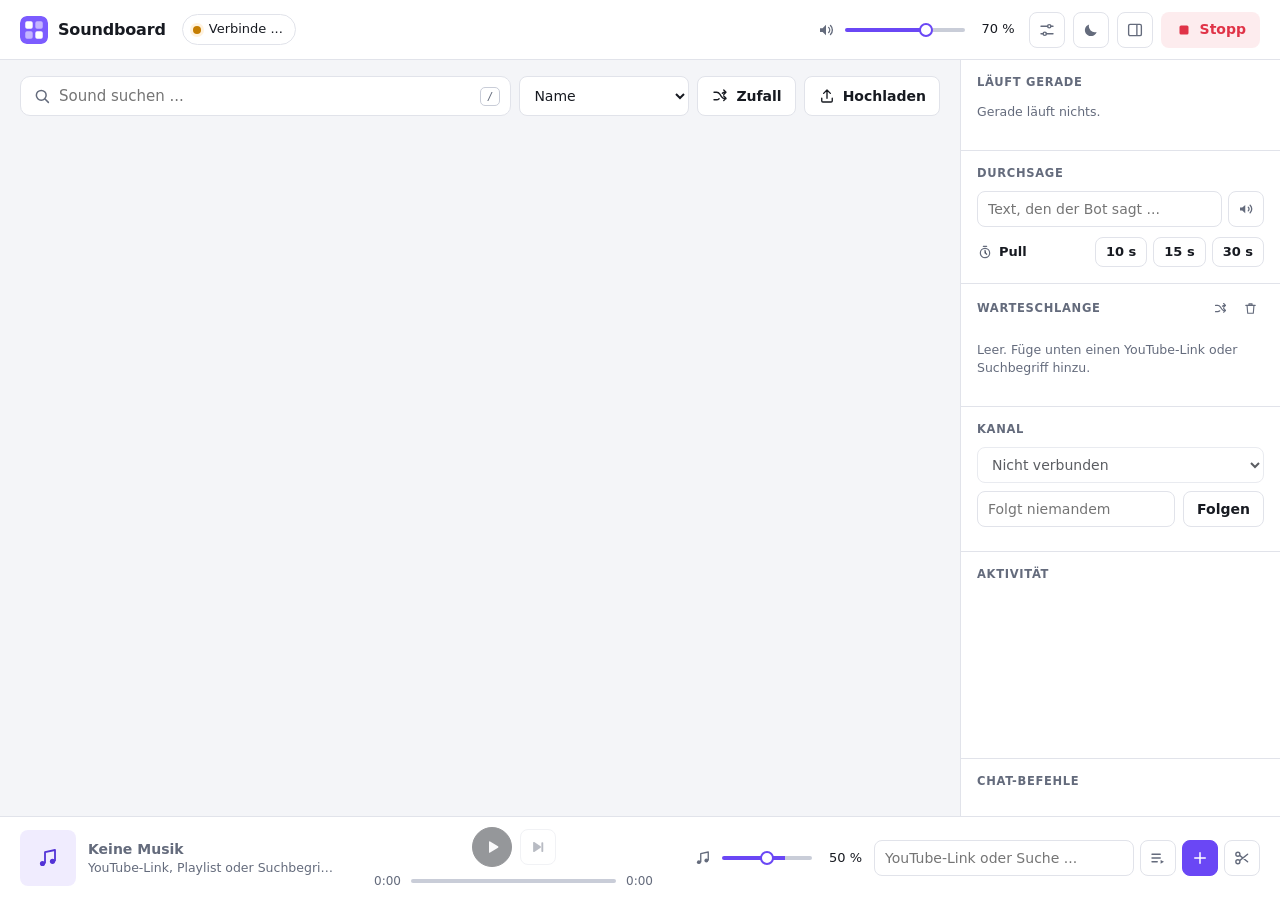
==== static/index.html @ cfe15d2b "Soundboard für Mumble und Discord mit Helm-Chart und CI" ====
<!doctype html>
<html lang="de">
<head>
  <meta charset="utf-8">
  <meta name="viewport" content="width=device-width, initial-scale=1">
  <title>Soundboard</title>
  <meta name="color-scheme" content="dark light">
  <link rel="icon" href="favicon.svg" type="image/svg+xml">
  <link rel="stylesheet" href="style.css">
</head>
<body>
  <svg width="0" height="0" style="position:absolute" aria-hidden="true">
    <symbol id="i-stop" viewBox="0 0 24 24"><rect x="6" y="6" width="12" height="12" rx="2" fill="currentColor"/></symbol>
    <symbol id="i-play" viewBox="0 0 24 24"><path d="M8 5.5v13a1 1 0 0 0 1.5.86l10.5-6.5a1 1 0 0 0 0-1.72L9.5 4.64A1 1 0 0 0 8 5.5Z" fill="currentColor"/></symbol>
    <symbol id="i-search" viewBox="0 0 24 24"><circle cx="11" cy="11" r="6.5" fill="none" stroke="currentColor" stroke-width="2"/><path d="m16 16 4.5 4.5" stroke="currentColor" stroke-width="2" stroke-linecap="round"/></symbol>
    <symbol id="i-star" viewBox="0 0 24 24"><path d="m12 3.5 2.6 5.3 5.9.9-4.3 4.1 1 5.8L12 16.9l-5.2 2.7 1-5.8-4.3-4.1 5.9-.9Z" fill="currentColor"/></symbol>
    <symbol id="i-more" viewBox="0 0 24 24"><circle cx="5.5" cy="12" r="1.8" fill="currentColor"/><circle cx="12" cy="12" r="1.8" fill="currentColor"/><circle cx="18.5" cy="12" r="1.8" fill="currentColor"/></symbol>
    <symbol id="i-volume" viewBox="0 0 24 24"><path d="M4 9.5v5h3.5L12 19V5L7.5 9.5Z" fill="currentColor"/><path d="M15.5 8.5a5 5 0 0 1 0 7M18 6a8.5 8.5 0 0 1 0 12" fill="none" stroke="currentColor" stroke-width="1.8" stroke-linecap="round"/></symbol>
    <symbol id="i-shuffle" viewBox="0 0 24 24"><path d="M4 7h3.5c2 0 3.3 1 4.5 2.8l1.9 2.9c1.2 1.8 2.5 2.8 4.5 2.8H20M4 17h3.5c1.4 0 2.4-.5 3.3-1.4M20 7h-1.6c-1.4 0-2.4.5-3.3 1.4M17 4l3 3-3 3M17 12l3 3-3 3" fill="none" stroke="currentColor" stroke-width="1.8" stroke-linecap="round" stroke-linejoin="round"/></symbol>
    <symbol id="i-upload" viewBox="0 0 24 24"><path d="M12 15V4M7.5 8.5 12 4l4.5 4.5M5 15v3.5A1.5 1.5 0 0 0 6.5 20h11a1.5 1.5 0 0 0 1.5-1.5V15" fill="none" stroke="currentColor" stroke-width="1.8" stroke-linecap="round" stroke-linejoin="round"/></symbol>
    <symbol id="i-user" viewBox="0 0 24 24"><circle cx="12" cy="8.5" r="3.5" fill="currentColor"/><path d="M5 19.5c.8-3.3 3.6-5.5 7-5.5s6.2 2.2 7 5.5" fill="currentColor"/></symbol>
    <symbol id="i-mic-off" viewBox="0 0 24 24"><path d="M9 9v2.5a3 3 0 0 0 5.1 2.1M15 10.5V6a3 3 0 0 0-5.7-1.3M6 11.5a6 6 0 0 0 9.6 4.8M18 11.5a6 6 0 0 1-.5 2.4M12 18v2.5M4 4l16 16" fill="none" stroke="currentColor" stroke-width="1.8" stroke-linecap="round"/></symbol>
    <symbol id="i-headphones" viewBox="0 0 24 24"><path d="M4.5 15v-2.5a7.5 7.5 0 0 1 15 0V15" fill="none" stroke="currentColor" stroke-width="1.8"/><rect x="3.5" y="14" width="4.5" height="6" rx="1.5" fill="currentColor"/><rect x="16" y="14" width="4.5" height="6" rx="1.5" fill="currentColor"/></symbol>
    <symbol id="i-edit" viewBox="0 0 24 24"><path d="M4.5 19.5h3.8L19 8.8a2.1 2.1 0 0 0-3-3L5.3 16.6Z" fill="none" stroke="currentColor" stroke-width="1.8" stroke-linejoin="round"/></symbol>
    <symbol id="i-trash" viewBox="0 0 24 24"><path d="M4.5 7h15M9.5 7V4.5h5V7M6.5 7l1 12.5h9l1-12.5" fill="none" stroke="currentColor" stroke-width="1.8" stroke-linecap="round" stroke-linejoin="round"/></symbol>
    <symbol id="i-folder" viewBox="0 0 24 24"><path d="M3.5 7.5A1.5 1.5 0 0 1 5 6h4l2 2h8a1.5 1.5 0 0 1 1.5 1.5v8A1.5 1.5 0 0 1 19 19H5a1.5 1.5 0 0 1-1.5-1.5Z" fill="none" stroke="currentColor" stroke-width="1.8" stroke-linejoin="round"/></symbol>
    <symbol id="i-close" viewBox="0 0 24 24"><path d="m6.5 6.5 11 11m0-11-11 11" stroke="currentColor" stroke-width="2" stroke-linecap="round"/></symbol>
    <symbol id="i-sun" viewBox="0 0 24 24"><circle cx="12" cy="12" r="4" fill="currentColor"/><path d="M12 2.5v2M12 19.5v2M2.5 12h2M19.5 12h2M5.3 5.3l1.4 1.4M17.3 17.3l1.4 1.4M5.3 18.7l1.4-1.4M17.3 6.7l1.4-1.4" stroke="currentColor" stroke-width="1.8" stroke-linecap="round"/></symbol>
    <symbol id="i-moon" viewBox="0 0 24 24"><path d="M19.5 14.5A8 8 0 0 1 9.5 4.5a8 8 0 1 0 10 10Z" fill="currentColor"/></symbol>
    <symbol id="i-pause" viewBox="0 0 24 24"><rect x="6.5" y="5" width="4" height="14" rx="1.2" fill="currentColor"/><rect x="13.5" y="5" width="4" height="14" rx="1.2" fill="currentColor"/></symbol>
    <symbol id="i-next" viewBox="0 0 24 24"><path d="M5.5 6.2v11.6a1 1 0 0 0 1.53.85l8.4-5.8a1 1 0 0 0 0-1.7l-8.4-5.8A1 1 0 0 0 5.5 6.2Z" fill="currentColor"/><rect x="16.5" y="5.5" width="2.5" height="13" rx="1" fill="currentColor"/></symbol>
    <symbol id="i-music" viewBox="0 0 24 24"><path d="M9 17.5V6.2l10-2.2v11.3" fill="none" stroke="currentColor" stroke-width="1.8" stroke-linejoin="round"/><circle cx="6.5" cy="17.5" r="2.6" fill="currentColor"/><circle cx="16.5" cy="15.3" r="2.6" fill="currentColor"/></symbol>
    <symbol id="i-scissors" viewBox="0 0 24 24"><circle cx="6.5" cy="7" r="2.7" fill="none" stroke="currentColor" stroke-width="1.8"/><circle cx="6.5" cy="17" r="2.7" fill="none" stroke="currentColor" stroke-width="1.8"/><path d="M8.8 8.5 19.5 17M8.8 15.5 19.5 7" stroke="currentColor" stroke-width="1.8" stroke-linecap="round"/></symbol>
    <symbol id="i-plus" viewBox="0 0 24 24"><path d="M12 5v14M5 12h14" stroke="currentColor" stroke-width="2" stroke-linecap="round"/></symbol>
    <symbol id="i-grip" viewBox="0 0 24 24"><g fill="currentColor"><circle cx="9" cy="6.5" r="1.5"/><circle cx="15" cy="6.5" r="1.5"/><circle cx="9" cy="12" r="1.5"/><circle cx="15" cy="12" r="1.5"/><circle cx="9" cy="17.5" r="1.5"/><circle cx="15" cy="17.5" r="1.5"/></g></symbol>
    <symbol id="i-queue-next" viewBox="0 0 24 24"><path d="M4 7h11M4 12h11M4 17h7" stroke="currentColor" stroke-width="1.8" stroke-linecap="round"/><path d="M15.5 14.5 20 17l-4.5 2.5Z" fill="currentColor"/></symbol>
    <symbol id="i-sliders" viewBox="0 0 24 24"><path d="M4 7h9M17 7h3M4 17h3M11 17h9" stroke="currentColor" stroke-width="1.8" stroke-linecap="round"/><circle cx="15" cy="7" r="2.2" fill="none" stroke="currentColor" stroke-width="1.8"/><circle cx="9" cy="17" r="2.2" fill="none" stroke="currentColor" stroke-width="1.8"/></symbol>
    <symbol id="i-speak" viewBox="0 0 24 24"><path d="M4 10v4h3l4 3.5v-11L7 10Z" fill="currentColor"/><path d="M15 9.5a3.5 3.5 0 0 1 0 5M17.5 7a7 7 0 0 1 0 10" fill="none" stroke="currentColor" stroke-width="1.8" stroke-linecap="round"/></symbol>
    <symbol id="i-timer" viewBox="0 0 24 24"><circle cx="12" cy="13.5" r="7" fill="none" stroke="currentColor" stroke-width="1.8"/><path d="M12 9.5v4l2.5 2M9.5 3.5h5" stroke="currentColor" stroke-width="1.8" stroke-linecap="round"/></symbol>
    <symbol id="i-user-plus" viewBox="0 0 24 24"><circle cx="10" cy="8.5" r="3.5" fill="currentColor"/><path d="M3 19.5c.8-3.3 3.6-5.5 7-5.5s6.2 2.2 7 5.5Z" fill="currentColor"/><path d="M19 7v6M16 10h6" stroke="currentColor" stroke-width="1.8" stroke-linecap="round"/></symbol>
    <symbol id="i-grid" viewBox="0 0 24 24"><g fill="none" stroke="currentColor" stroke-width="1.8"><rect x="4" y="4" width="6.5" height="6.5" rx="1.5"/><rect x="13.5" y="4" width="6.5" height="6.5" rx="1.5"/><rect x="4" y="13.5" width="6.5" height="6.5" rx="1.5"/><rect x="13.5" y="13.5" width="6.5" height="6.5" rx="1.5"/></g></symbol>
    <symbol id="i-quote" viewBox="0 0 24 24"><path d="M4.5 5.5h15a1.5 1.5 0 0 1 1.5 1.5v8.5a1.5 1.5 0 0 1-1.5 1.5H11l-4.5 3.5V17h-2A1.5 1.5 0 0 1 3 15.5V7a1.5 1.5 0 0 1 1.5-1.5Z" fill="none" stroke="currentColor" stroke-width="1.8" stroke-linejoin="round"/><path d="M8 10h8M8 13h5" stroke="currentColor" stroke-width="1.8" stroke-linecap="round"/></symbol>
    <symbol id="i-pin" viewBox="0 0 24 24"><path d="M4 7.5A1.5 1.5 0 0 1 5.5 6h13A1.5 1.5 0 0 1 20 7.5v9a1.5 1.5 0 0 1-1.5 1.5h-13A1.5 1.5 0 0 1 4 16.5Z" fill="none" stroke="currentColor" stroke-width="1.8"/><path d="M12 9v6M9 12h6" stroke="currentColor" stroke-width="1.8" stroke-linecap="round"/></symbol>
    <symbol id="i-refresh" viewBox="0 0 24 24"><path d="M19 12a7 7 0 1 1-2.05-4.95M19 4.5V8h-3.5" fill="none" stroke="currentColor" stroke-width="1.8" stroke-linecap="round" stroke-linejoin="round"/></symbol>
    <symbol id="i-chevron" viewBox="0 0 24 24"><path d="m7 10 5 5 5-5" fill="none" stroke="currentColor" stroke-width="2" stroke-linecap="round" stroke-linejoin="round"/></symbol>
    <symbol id="i-radio" viewBox="0 0 24 24"><circle cx="12" cy="12" r="2.2" fill="currentColor"/><path d="M8.5 15.5a5 5 0 0 1 0-7M15.5 8.5a5 5 0 0 1 0 7M5.6 18.4a9 9 0 0 1 0-12.8M18.4 5.6a9 9 0 0 1 0 12.8" fill="none" stroke="currentColor" stroke-width="1.8" stroke-linecap="round"/></symbol>
    <symbol id="i-check" viewBox="0 0 24 24"><path d="m5 12.5 4.5 4.5L19 7.5" fill="none" stroke="currentColor" stroke-width="2" stroke-linecap="round" stroke-linejoin="round"/></symbol>
    <symbol id="i-info" viewBox="0 0 24 24"><circle cx="12" cy="12" r="8.5" fill="none" stroke="currentColor" stroke-width="1.8"/><path d="M12 11v5.5" stroke="currentColor" stroke-width="2" stroke-linecap="round"/><circle cx="12" cy="7.8" r="1.2" fill="currentColor"/></symbol>
    <symbol id="i-panel" viewBox="0 0 24 24"><rect x="3.5" y="4.5" width="17" height="15" rx="2" fill="none" stroke="currentColor" stroke-width="1.8"/><path d="M14.5 4.5v15" stroke="currentColor" stroke-width="1.8"/></symbol>
  </svg>

  <div class="app">
    <header class="topbar">
      <div class="brand">
        <img src="favicon.svg" alt="" width="28" height="28">
        <span>Soundboard</span>
        <nav class="platforms" id="platforms" aria-label="Plattform" hidden></nav>
      </div>
      <div class="status" id="status" role="status" aria-live="polite">
        <span class="dot"></span><span class="status-text">Verbinde ...</span>
      </div>
      <div class="topbar-actions">
        <label class="volume" title="Gesamtlautstärke">
          <svg class="icon"><use href="#i-volume"/></svg>
          <input id="volume" type="range" min="0" max="100" step="1" value="70" aria-label="Gesamtlautstärke">
          <output id="volume-value">70 %</output>
        </label>
        <button class="btn btn-icon" id="settings-btn" title="Join-Sounds, Kürzel und Sender" aria-label="Join-Sounds, Kürzel und Sender">
          <svg class="icon"><use href="#i-sliders"/></svg>
        </button>
        <button class="btn btn-icon" id="theme-toggle" title="Hell/Dunkel umschalten" aria-label="Hell/Dunkel umschalten">
          <svg class="icon"><use href="#i-moon"/></svg>
        </button>
        <button class="btn btn-icon" id="panel-toggle" title="Seitenleiste" aria-label="Seitenleiste ein-/ausblenden">
          <svg class="icon"><use href="#i-panel"/></svg>
        </button>
        <button class="btn btn-stop" id="stop-all" title="Alles stoppen (Esc)">
          <svg class="icon"><use href="#i-stop"/></svg><span>Stopp</span>
        </button>
      </div>
    </header>
    <div class="notice" id="notice" role="status" hidden>
      <svg class="icon"><use href="#i-info"/></svg>
      <span class="notice-text" id="notice-text"></span>
      <a class="btn btn-small" id="notice-invite" target="_blank" rel="noopener noreferrer" hidden>Bot einladen</a>
    </div>

    <main class="main">
      <section class="board" aria-label="Sounds">
        <div class="views" id="views" role="tablist" aria-label="Ansicht" hidden></div>
        <div class="toolbar" id="board-toolbar">
          <label class="search">
            <svg class="icon"><use href="#i-search"/></svg>
            <input id="search" type="search" placeholder="Sound suchen ..." autocomplete="off" spellcheck="false" aria-label="Sound suchen">
            <button class="search-clear" id="search-clear" type="button" title="Suche leeren" aria-label="Suche leeren" hidden><svg class="icon"><use href="#i-close"/></svg></button>
            <kbd id="search-kbd">/</kbd>
          </label>
          <select id="sort" aria-label="Sortierung">
            <option value="name">Name</option>
            <option value="plays">Meistgespielt</option>
            <option value="recent">Zuletzt gespielt</option>
            <option value="duration">Kürzeste zuerst</option>
          </select>
          <button class="btn" id="random" title="Zufälligen Sound aus der aktuellen Auswahl abspielen">
            <svg class="icon"><use href="#i-shuffle"/></svg><span>Zufall</span>
          </button>
          <button class="btn" id="upload-btn" title="Sounds hochladen (oder Dateien ins Fenster ziehen)">
            <svg class="icon"><use href="#i-upload"/></svg><span>Hochladen</span>
          </button>
          <input id="file-input" type="file" accept="audio/*,.mp3,.wav,.ogg,.opus,.flac,.m4a,.aac,.webm" multiple hidden>
        </div>
        <nav class="chips" id="chips" aria-label="Kategorien"></nav>
        <nav class="chips subchips" id="subchips" aria-label="Unterordner" hidden></nav>
        <div class="grid" id="grid"></div>
        <div class="empty" id="empty" hidden></div>

        <div class="coll" id="coll" hidden>
          <div class="toolbar">
            <label class="search">
              <svg class="icon"><use href="#i-search"/></svg>
              <input id="coll-search" type="search" placeholder="Zeile, Sprecher oder Stichwort suchen ..." autocomplete="off" spellcheck="false" aria-label="Zeile suchen">
              <button class="search-clear" id="coll-search-clear" type="button" title="Suche leeren" aria-label="Suche leeren" hidden><svg class="icon"><use href="#i-close"/></svg></button>
            </label>
            <select id="coll-group-select" class="coll-group-select" aria-label="Sprecher"></select>
            <select id="coll-mood" aria-label="Stimmung">
              <option value="">Jede Stimmung</option>
              <option value="positiv">Positiv</option>
              <option value="negativ">Negativ</option>
            </select>
            <button class="btn" id="coll-random" type="button" title="Zufällige Zeile aus der aktuellen Auswahl im Kanal abspielen">
              <svg class="icon"><use href="#i-shuffle"/></svg><span>Zufall</span>
            </button>
            <button class="btn btn-icon" id="coll-reload" type="button" title="Ordner neu einlesen (neue Dateien übernehmen)" aria-label="Ordner neu einlesen">
              <svg class="icon"><use href="#i-refresh"/></svg>
            </button>
          </div>
          <div class="coll-body">
            <nav class="coll-groups" aria-label="Sprecher">
              <input id="coll-group-filter" type="search" placeholder="Sprecher filtern" autocomplete="off" spellcheck="false" aria-label="Sprecher filtern">
              <ul id="coll-group-list"></ul>
            </nav>
            <div class="coll-results" id="coll-results">
              <div class="coll-summary muted small" id="coll-summary" aria-live="polite"></div>
              <ul class="lines" id="coll-lines"></ul>
              <div class="coll-more" id="coll-more" hidden><button class="btn" id="coll-more-btn" type="button">Weitere laden</button></div>
              <div class="empty" id="coll-empty" hidden></div>
            </div>
          </div>
        </div>
      </section>

      <aside class="sidebar" id="sidebar">
        <section class="panel">
          <h2>Läuft gerade</h2>
          <ul class="voices" id="voices"></ul>
          <p class="muted small" id="voices-empty">Gerade läuft nichts.</p>
        </section>
        <section class="panel">
          <h2>Durchsage</h2>
          <form class="speak" id="speak-form" autocomplete="off">
            <input id="speak-text" type="text" placeholder="Text, den der Bot sagt ..." maxlength="300" aria-label="Text für die Sprachausgabe">
            <button class="btn btn-icon" id="speak-btn" type="submit" title="Sprechen" aria-label="Sprechen"><svg class="icon"><use href="#i-speak"/></svg></button>
          </form>
          <p class="muted small" id="tts-off" hidden></p>
          <div class="pull" id="pull-idle">
            <span class="pull-label"><svg class="icon"><use href="#i-timer"/></svg>Pull</span>
            <button class="btn btn-sm-text" type="button" data-pull="10">10 s</button>
            <button class="btn btn-sm-text" type="button" data-pull="15">15 s</button>
            <button class="btn btn-sm-text" type="button" data-pull="30">30 s</button>
          </div>
          <div class="pull-active" id="pull-active" hidden>
            <div><span class="pull-count" id="pull-count">10</span><span class="muted small" id="pull-by"></span></div>
            <button class="btn btn-stop" id="pull-cancel" type="button">Abbrechen</button>
          </div>
        </section>
        <section class="panel">
          <div class="panel-head">
            <h2>Warteschlange <span class="count" id="queue-count"></span></h2>
            <div class="panel-actions">
              <button class="btn btn-icon btn-sm" id="queue-shuffle" type="button" title="Mischen" aria-label="Warteschlange mischen"><svg class="icon"><use href="#i-shuffle"/></svg></button>
              <button class="btn btn-icon btn-sm" id="queue-clear" type="button" title="Leeren" aria-label="Warteschlange leeren"><svg class="icon"><use href="#i-trash"/></svg></button>
            </div>
          </div>
          <div class="stations" id="stations" aria-label="Sender"></div>
          <ol class="queue" id="queue"></ol>
          <p class="muted small" id="queue-empty">Leer. Füge unten einen YouTube-Link oder Suchbegriff hinzu.</p>
        </section>
        <section class="panel">
          <h2>Kanal</h2>
          <div class="field-row">
            <select id="channel" aria-label="Kanal des Bots"></select>
          </div>
          <div class="field-row follow-row">
            <input id="follow" type="text" placeholder="Folgt niemandem" aria-label="Benutzer, dem der Bot folgt" spellcheck="false">
            <button class="btn" id="follow-btn">Folgen</button>
          </div>
          <ul class="users" id="users"></ul>
        </section>
        <section class="panel panel-grow">
          <h2>Aktivität</h2>
          <ol class="activity" id="activity"></ol>
        </section>
        <section class="panel">
          <h2>Chat-Befehle</h2>
          <p class="muted small help" id="help"></p>
        </section>
      </aside>
    </main>

    <footer class="player" id="player" data-state="idle">
      <div class="player-track">
        <div class="player-art" id="player-art"><svg class="icon"><use href="#i-music"/></svg></div>
        <div class="player-meta">
          <a class="player-title" id="player-title" target="_blank" rel="noopener noreferrer">Keine Musik</a>
          <div class="player-sub" id="player-sub">YouTube-Link, Playlist oder Suchbegriff eingeben</div>
        </div>
      </div>
      <div class="player-center">
        <div class="player-controls">
          <button class="btn btn-icon btn-round" id="music-toggle" type="button" title="Abspielen" aria-label="Abspielen" disabled><svg class="icon"><use href="#i-play"/></svg></button>
          <button class="btn btn-icon" id="music-skip" type="button" title="Nächster Titel" aria-label="Nächster Titel" disabled><svg class="icon"><use href="#i-next"/></svg></button>
        </div>
        <div class="player-progress">
          <span class="time" id="music-time">0:00</span>
          <div class="bar" id="music-bar"><span></span></div>
          <span class="time" id="music-duration">0:00</span>
        </div>
      </div>
      <div class="player-side">
        <label class="volume" title="Musik-Lautstärke">
          <svg class="icon"><use href="#i-music"/></svg>
          <input id="music-volume" type="range" min="0" max="100" step="1" value="50" aria-label="Musik-Lautstärke">
          <output id="music-volume-value">50 %</output>
        </label>
        <form class="music-add" id="music-add" autocomplete="off">
          <input id="music-query" type="text" placeholder="YouTube-Link oder Suche ..." spellcheck="false" aria-label="YouTube-Link oder Suchbegriff">
          <button class="btn btn-icon" id="music-next" type="button" title="Als Nächstes spielen" aria-label="Als Nächstes spielen"><svg class="icon"><use href="#i-queue-next"/></svg></button>
          <button class="btn btn-primary btn-icon" id="music-submit" type="submit" title="Zur Warteschlange hinzufügen (Enter)" aria-label="Hinzufügen"><svg class="icon"><use href="#i-plus"/></svg></button>
          <button class="btn btn-icon" id="clip-btn" type="button" title="Ausschnitt als Sound speichern" aria-label="Clip speichern"><svg class="icon"><use href="#i-scissors"/></svg></button>
        </form>
      </div>
    </footer>
  </div>

  <div class="drop-overlay" id="drop-overlay" hidden>
    <div class="drop-box">
      <svg class="icon icon-xl"><use href="#i-upload"/></svg>
      <p>Dateien loslassen zum Hochladen</p>
      <p class="muted small">MP3, WAV, OGG, Opus, FLAC, M4A</p>
    </div>
  </div>

  <div class="menu" id="menu" role="menu" hidden></div>

  <dialog class="dialog dialog-wide" id="settings">
    <div class="settings-head">
      <h3>Join-Sounds, Kürzel und Sender</h3>
      <button class="btn btn-icon btn-sm" id="settings-close" type="button" aria-label="Schließen"><svg class="icon"><use href="#i-close"/></svg></button>
    </div>
    <section class="settings-section">
      <h4>Join-Sounds</h4>
      <p class="muted small">Spielt, wenn jemand den Kanal des Bots betritt (höchstens alle 10 Minuten pro Person). Im Chat: <code>/joinsound name</code>.</p>
      <ul class="kv" id="join-list"></ul>
      <form class="kv-add" id="join-add" autocomplete="off">
        <input id="join-user" type="text" placeholder="Name" list="known-users" required aria-label="Name">
        <input id="join-sound" type="text" placeholder="Sound" list="sound-names" required aria-label="Sound">
        <button class="btn btn-primary" type="submit">Festlegen</button>
      </form>
    </section>
    <section class="settings-section">
      <h4>Kürzel</h4>
      <p class="muted small">Eigene Chat-Befehle, z. B. <code>/lr</code> für einen Sound oder <code>/party</code> für <code>/play &lt;link&gt;</code>. Im Chat: <code>/alias lr leeroy</code>.</p>
      <ul class="kv" id="alias-list"></ul>
      <form class="kv-add" id="alias-add" autocomplete="off">
        <input id="alias-name" type="text" placeholder="Kürzel, z. B. lr" required maxlength="24" aria-label="Kürzel">
        <input id="alias-target" type="text" placeholder="Sound oder /befehl ..." list="sound-names" required aria-label="Ziel">
        <button class="btn btn-primary" type="submit">Anlegen</button>
      </form>
    </section>
    <section class="settings-section">
      <h4>Sender</h4>
      <p class="muted small">Gespeicherte Livestreams, z. B. ein 24/7-Lofi-Radio. Im Chat: <code>/radio lofi</code>, anlegen mit <code>/radio add lofi &lt;link&gt;</code>.</p>
      <ul class="kv" id="radio-list"></ul>
      <form class="kv-add" id="radio-add" autocomplete="off">
        <input id="radio-name" type="text" placeholder="Name, z. B. lofi" required maxlength="24" aria-label="Sendername">
        <input id="radio-url" type="text" placeholder="YouTube-Link zum Livestream" required aria-label="Link">
        <button class="btn btn-primary" type="submit">Speichern</button>
      </form>
    </section>
    <datalist id="known-users"></datalist>
    <datalist id="sound-names"></datalist>
  </dialog>

  <dialog class="dialog" id="dialog">
    <form method="dialog" id="dialog-form">
      <h3 id="dialog-title"></h3>
      <div id="dialog-body"></div>
      <div class="dialog-actions">
        <button class="btn" value="cancel" type="submit" formnovalidate>Abbrechen</button>
        <button class="btn btn-primary" value="ok" type="submit" id="dialog-ok">OK</button>
      </div>
    </form>
  </dialog>

  <div class="toasts" id="toasts" aria-live="polite"></div>
  <audio id="preview" preload="none"></audio>

  <script src="app.js"></script>
</body>
</html>
---- static/style.css ----
:root {
  --bg: #0f1115;
  --bg-elev: #161920;
  --bg-tile: #1c2029;
  --bg-tile-hover: #232836;
  --bg-input: #12151b;
  --border: #2a2f3b;
  --border-strong: #3a4152;
  --text: #e8eaf0;
  --text-muted: #8b92a3;
  --accent: #7c5cff;
  --accent-soft: rgba(124, 92, 255, 0.16);
  --accent-text: #b8a8ff;
  --danger: #ff5c6c;
  --danger-soft: rgba(255, 92, 108, 0.14);
  --ok: #3ddc84;
  --warn: #ffb547;
  --star: #ffc94d;
  --shadow: 0 10px 30px rgba(0, 0, 0, 0.45);
  --radius: 12px;
  --radius-sm: 8px;
  --font: system-ui, -apple-system, "Segoe UI", Roboto, "Helvetica Neue", Arial, sans-serif;
  --mono: ui-monospace, "Cascadia Code", "SF Mono", Consolas, monospace;
  color-scheme: dark;
}

:root[data-theme="light"] {
  --bg: #f4f5f8;
  --bg-elev: #ffffff;
  --bg-tile: #ffffff;
  --bg-tile-hover: #f0eefe;
  --bg-input: #ffffff;
  --border: #e1e3ea;
  --border-strong: #c9cdd8;
  --text: #171a21;
  --text-muted: #646b7c;
  --accent: #6a47f5;
  --accent-soft: rgba(106, 71, 245, 0.1);
  --accent-text: #5333d6;
  --danger: #e03347;
  --danger-soft: rgba(224, 51, 71, 0.09);
  --ok: #17a85a;
  --warn: #c57d00;
  --star: #e5a400;
  --shadow: 0 10px 30px rgba(20, 24, 40, 0.14);
  color-scheme: light;
}

* { box-sizing: border-box; }
html, body { height: 100%; }
body {
  margin: 0;
  background: var(--bg);
  color: var(--text);
  font: 14px/1.45 var(--font);
  -webkit-font-smoothing: antialiased;
}
button, input, select { font: inherit; color: inherit; }
[hidden] { display: none !important; }
.muted { color: var(--text-muted); }
.small { font-size: 12.5px; }

.icon { width: 18px; height: 18px; flex: none; }
.icon-xl { width: 44px; height: 44px; }

/* ------------------------------------------------------------------ layout */

.app { display: flex; flex-direction: column; height: 100vh; height: 100dvh; }

.topbar {
  display: flex;
  align-items: center;
  gap: 16px;
  padding: 10px 20px;
  background: var(--bg-elev);
  border-bottom: 1px solid var(--border);
  min-height: 60px;
}
.brand { display: flex; align-items: center; gap: 10px; font-weight: 650; font-size: 16px; letter-spacing: -0.01em; }
.brand img { display: block; border-radius: 7px; }
/* Platform switch: "Mumble | Discord" (or a single badge without a second bot) */
.platforms {
  display: inline-flex;
  padding: 2px;
  gap: 2px;
  border-radius: 999px;
  border: 1px solid var(--border);
  background: var(--bg-input);
  font-size: 11.5px;
  font-weight: 600;
  letter-spacing: 0.02em;
}
.platforms .seg {
  --pf: var(--accent-text);
  --pf-soft: var(--accent-soft);
  padding: 1px 9px;
  border-radius: 999px;
  color: var(--text-muted);
  text-decoration: none;
  line-height: 18px;
  transition: color 0.15s, background-color 0.15s;
}
.platforms .seg[data-platform="discord"] { --pf: #5865f2; --pf-soft: rgba(88, 101, 242, 0.14); }
:root:not([data-theme="light"]) .platforms .seg[data-platform="discord"] { --pf: #8c97ff; }
.platforms .seg[aria-current] { color: var(--pf); background: var(--pf-soft); }
.platforms a.seg:hover { color: var(--text); background: var(--bg-tile-hover); }
.platforms a.seg:focus-visible { outline: 2px solid var(--accent); outline-offset: 1px; }
.platforms a.seg.offline { opacity: 0.55; }
.platforms.single { padding: 0; border-color: transparent; background: none; }
.platforms.single .seg[aria-current] { box-shadow: inset 0 0 0 1px color-mix(in srgb, var(--pf) 40%, transparent); }

.notice {
  display: flex;
  align-items: center;
  gap: 10px;
  padding: 8px 20px;
  background: color-mix(in srgb, var(--warn) 12%, var(--bg-elev));
  border-bottom: 1px solid color-mix(in srgb, var(--warn) 35%, var(--border));
  color: var(--text);
  font-size: 13px;
}
.notice > .icon { color: var(--warn); }
.notice-text { flex: 1; min-width: 0; }

.status {
  display: inline-flex;
  align-items: center;
  gap: 8px;
  padding: 5px 12px 5px 10px;
  border-radius: 999px;
  background: var(--bg-input);
  border: 1px solid var(--border);
  font-size: 13px;
  min-width: 0;
  max-width: 46ch;
}
.status-text { white-space: nowrap; overflow: hidden; text-overflow: ellipsis; }
.status .dot { width: 8px; height: 8px; border-radius: 50%; background: var(--warn); flex: none; box-shadow: 0 0 0 3px rgba(255, 181, 71, 0.18); }
.status.ok .dot { background: var(--ok); box-shadow: 0 0 0 3px rgba(61, 220, 132, 0.18); }
.status.err .dot { background: var(--danger); box-shadow: 0 0 0 3px var(--danger-soft); }

.topbar-actions { margin-left: auto; display: flex; align-items: center; gap: 8px; }

.volume {
  display: flex;
  align-items: center;
  gap: 8px;
  padding: 0 6px 0 4px;
  color: var(--text-muted);
}
.volume input { width: 120px; }
.volume output { width: 40px; text-align: right; font-variant-numeric: tabular-nums; font-size: 13px; color: var(--text); }

.main { flex: 1; display: flex; min-height: 0; }
.board { flex: 1; min-width: 0; display: flex; flex-direction: column; padding: 16px 20px 0; overflow: hidden; }

.sidebar {
  width: 320px;
  flex: none;
  display: flex;
  flex-direction: column;
  gap: 1px;
  background: var(--border);
  border-left: 1px solid var(--border);
  overflow-y: auto;
}
.app.no-sidebar .sidebar { display: none; }
.panel { background: var(--bg-elev); padding: 14px 16px 16px; }
.panel-grow { flex: 1 1 0; min-height: 180px; overflow-y: auto; }
.panel h2 {
  margin: 0 0 10px;
  font-size: 11.5px;
  font-weight: 650;
  text-transform: uppercase;
  letter-spacing: 0.06em;
  color: var(--text-muted);
}

/* ---------------------------------------------------------------- controls */

.btn {
  display: inline-flex;
  align-items: center;
  justify-content: center;
  gap: 7px;
  height: 36px;
  padding: 0 13px;
  border-radius: var(--radius-sm);
  border: 1px solid var(--border);
  background: var(--bg-input);
  cursor: pointer;
  font-weight: 550;
  white-space: nowrap;
  transition: background 0.12s, border-color 0.12s, transform 0.06s;
}
.btn:hover { background: var(--bg-tile-hover); border-color: var(--border-strong); }
.btn:active { transform: translateY(1px); }
.btn:focus-visible, .tile:focus-visible, select:focus-visible, input:focus-visible, .chip:focus-visible {
  outline: 2px solid var(--accent);
  outline-offset: 2px;
}
.btn-icon { width: 36px; padding: 0; color: var(--text-muted); }
.btn-small { height: 28px; padding: 0 11px; font-size: 12.5px; text-decoration: none; }
a.btn { color: var(--text); text-decoration: none; }
.btn-icon:hover { color: var(--text); }
.btn-primary { background: var(--accent); border-color: var(--accent); color: #fff; }
.btn-primary:hover { background: var(--accent); border-color: var(--accent); filter: brightness(1.08); }
.btn-danger { color: var(--danger); }
.btn-stop { background: var(--danger-soft); border-color: transparent; color: var(--danger); }
.btn-stop:hover { background: var(--danger); border-color: var(--danger); color: #fff; }

input[type="text"], input[type="search"], select {
  height: 36px;
  border-radius: var(--radius-sm);
  border: 1px solid var(--border);
  background: var(--bg-input);
  padding: 0 10px;
  min-width: 0;
}
select { padding-right: 28px; cursor: pointer; }

input[type="range"] {
  -webkit-appearance: none;
  appearance: none;
  height: 4px;
  border-radius: 4px;
  background: linear-gradient(to right, var(--accent) var(--fill, 70%), var(--border-strong) var(--fill, 70%));
  cursor: pointer;
}
input[type="range"]::-webkit-slider-thumb {
  -webkit-appearance: none;
  width: 14px;
  height: 14px;
  border-radius: 50%;
  background: #fff;
  border: 2px solid var(--accent);
}
input[type="range"]::-moz-range-thumb {
  width: 10px;
  height: 10px;
  border-radius: 50%;
  background: #fff;
  border: 2px solid var(--accent);
}

.toolbar { display: flex; gap: 8px; align-items: center; }
.search {
  flex: 1;
  display: flex;
  align-items: center;
  gap: 8px;
  height: 40px;
  padding: 0 10px 0 12px;
  border-radius: 10px;
  border: 1px solid var(--border);
  background: var(--bg-input);
  color: var(--text-muted);
  min-width: 0;
}
.search:focus-within { border-color: var(--accent); box-shadow: 0 0 0 3px var(--accent-soft); }
.search input { flex: 1; border: 0; background: transparent; height: 100%; padding: 0; outline: none; color: var(--text); font-size: 15px; }
.search input::-webkit-search-cancel-button { display: none; }
.search input:focus-visible { outline: none; }
.search-clear {
  width: 24px;
  height: 24px;
  border: 0;
  border-radius: 6px;
  background: transparent;
  color: var(--text-muted);
  display: grid;
  place-items: center;
  cursor: pointer;
}
.search-clear:hover { background: var(--bg-tile-hover); color: var(--text); }
.search-clear .icon { width: 14px; height: 14px; }
.toolbar .btn, .toolbar select { height: 40px; }
kbd {
  font: 11px var(--mono);
  padding: 2px 6px;
  border-radius: 5px;
  border: 1px solid var(--border-strong);
  color: var(--text-muted);
}

.chips { display: flex; flex-wrap: wrap; gap: 6px; padding: 12px 0; flex: none; }
.chip {
  flex: none;
  height: 30px;
  padding: 0 12px;
  border-radius: 999px;
  border: 1px solid var(--border);
  background: transparent;
  color: var(--text-muted);
  cursor: pointer;
  font-size: 13px;
  font-weight: 550;
  display: inline-flex;
  align-items: center;
  gap: 6px;
}
.chip:hover { color: var(--text); border-color: var(--border-strong); }
.chip.active { background: var(--accent-soft); border-color: transparent; color: var(--accent-text); }
.chip .count { font-size: 11.5px; opacity: 0.75; font-variant-numeric: tabular-nums; }
.chip .icon { width: 14px; height: 14px; }
.chip .chev { width: 12px; height: 12px; margin: 0 -3px 0 -2px; opacity: 0.7; transition: transform 0.15s; }
.chip.active .chev { transform: rotate(180deg); }
.subchips {
  margin: -4px 0 12px;
  padding: 8px;
  gap: 6px;
  border-radius: var(--radius);
  border: 1px solid var(--border);
  background: var(--bg-elev);
}
.chip-sm { height: 26px; padding: 0 10px; font-size: 12.5px; }

/* -------------------------------------------------------------------- grid */

.grid {
  flex: 1;
  overflow-y: auto;
  display: grid;
  grid-template-columns: repeat(auto-fill, minmax(168px, 1fr));
  grid-auto-rows: 88px;
  gap: 10px;
  padding: 2px 2px 24px;
  align-content: start;
}

.tile {
  position: relative;
  display: flex;
  flex-direction: column;
  justify-content: space-between;
  text-align: left;
  padding: 11px 12px 10px;
  border-radius: var(--radius);
  border: 1px solid var(--border);
  background: var(--bg-tile);
  cursor: pointer;
  overflow: hidden;
  user-select: none;
  transition: background 0.12s, border-color 0.12s, transform 0.06s;
}
.tile:hover { background: var(--bg-tile-hover); border-color: var(--border-strong); }
.tile:active { transform: scale(0.98); }
.tile-name {
  font-weight: 600;
  font-size: 14px;
  line-height: 1.3;
  padding-right: 22px;
  display: -webkit-box;
  -webkit-line-clamp: 2;
  -webkit-box-orient: vertical;
  overflow: hidden;
  word-break: break-word;
}
.tile-meta { display: flex; align-items: center; gap: 6px; font-size: 12px; color: var(--text-muted); font-variant-numeric: tabular-nums; min-width: 0; }
.tile-meta .cat { overflow: hidden; text-overflow: ellipsis; white-space: nowrap; min-width: 0; }
.tile-meta .sep { opacity: 0.5; }
.tile-meta .vol { color: var(--accent-text); }
.tile-actions { position: absolute; top: 6px; right: 6px; display: flex; flex-direction: column; gap: 2px; }
.tile-btn {
  width: 26px;
  height: 26px;
  border: 0;
  border-radius: 7px;
  background: transparent;
  color: var(--text-muted);
  display: grid;
  place-items: center;
  cursor: pointer;
  opacity: 0;
  transition: opacity 0.12s, background 0.12s;
}
.tile-btn .icon { width: 16px; height: 16px; }
.tile:hover .tile-btn, .tile:focus-within .tile-btn, .tile-btn.fav { opacity: 1; }
.tile-btn:hover { background: var(--bg-input); color: var(--text); }
.tile-btn.fav { color: var(--star); }
@media (hover: none) { .tile-btn { opacity: 1; } }

.tile .progress {
  position: absolute;
  left: 0;
  bottom: 0;
  height: 3px;
  width: 100%;
  background: var(--accent);
  transform-origin: left;
  transform: scaleX(0);
  pointer-events: none;
}
.tile.playing { border-color: var(--accent); background: var(--accent-soft); }
.tile.playing .tile-name { color: var(--accent-text); }
.tile.flash { animation: flash 0.35s ease-out; }
@keyframes flash { from { box-shadow: 0 0 0 4px var(--accent-soft); } to { box-shadow: 0 0 0 0 transparent; } }
.tile.broken { opacity: 0.55; }

.empty { flex: 1; display: grid; place-items: center; text-align: center; color: var(--text-muted); padding: 40px 20px; }
.empty strong { display: block; color: var(--text); font-size: 16px; margin-bottom: 4px; }

/* ------------------------------------------------------------ view switch */

.views {
  display: inline-flex;
  align-self: flex-start;
  gap: 2px;
  padding: 3px;
  margin-bottom: 12px;
  border-radius: 10px;
  border: 1px solid var(--border);
  background: var(--bg-input);
  max-width: 100%;
  overflow-x: auto;
  scrollbar-width: none;
  flex: none;
}
.views::-webkit-scrollbar { display: none; }
.view-btn {
  flex: none;
  display: inline-flex;
  align-items: center;
  gap: 7px;
  height: 32px;
  padding: 0 12px;
  border: 0;
  border-radius: 7px;
  background: transparent;
  color: var(--text-muted);
  font-weight: 600;
  font-size: 13.5px;
  cursor: pointer;
  white-space: nowrap;
}
.view-btn .icon { width: 16px; height: 16px; }
.view-btn .count { font-size: 11.5px; font-weight: 550; opacity: 0.75; font-variant-numeric: tabular-nums; }
.view-btn:hover { color: var(--text); }
.view-btn.active { background: var(--bg-tile); color: var(--text); box-shadow: 0 1px 2px rgba(0, 0, 0, 0.18), 0 0 0 1px var(--border); }
.view-btn:focus-visible { outline: 2px solid var(--accent); outline-offset: 1px; }

/* -------------------------------------------------------------- collection */

.board > .off { display: none !important; }
.coll { flex: 1; min-height: 0; display: flex; flex-direction: column; }
.coll-group-select { display: none; }
.coll-body { flex: 1; min-height: 0; display: grid; grid-template-columns: 240px minmax(0, 1fr); gap: 16px; padding-top: 12px; }

.coll-groups { display: flex; flex-direction: column; gap: 8px; min-height: 0; }
.coll-groups input { height: 32px; font-size: 13px; flex: none; }
.coll-groups ul { list-style: none; margin: 0; padding: 0 2px 24px 0; overflow-y: auto; flex: 1; min-height: 0; }
.group-btn {
  width: 100%;
  display: flex;
  align-items: center;
  gap: 8px;
  height: 32px;
  padding: 0 10px;
  border: 0;
  border-radius: var(--radius-sm);
  background: transparent;
  color: var(--text-muted);
  font-size: 13.5px;
  text-align: left;
  cursor: pointer;
}
.group-btn .name { flex: 1; min-width: 0; overflow: hidden; text-overflow: ellipsis; white-space: nowrap; }
.group-btn .count { font-size: 11.5px; font-variant-numeric: tabular-nums; opacity: 0.75; }
.group-btn:hover { background: var(--bg-tile-hover); color: var(--text); }
.group-btn.active { background: var(--accent-soft); color: var(--accent-text); font-weight: 600; }
.group-btn:focus-visible { outline: 2px solid var(--accent); outline-offset: -2px; }
.group-sep { height: 1px; margin: 6px 10px; background: var(--border); }
.coll-groups .none { padding: 8px 10px; font-size: 13px; color: var(--text-muted); }

.coll-results { min-height: 0; overflow-y: auto; padding-bottom: 24px; display: flex; flex-direction: column; }
.coll-summary { padding: 0 2px 8px; font-variant-numeric: tabular-nums; flex: none; }
.lines { list-style: none; margin: 0; padding: 0; border: 1px solid var(--border); border-radius: var(--radius); background: var(--bg-tile); overflow: hidden; flex: none; }
.lines:empty { display: none; }
.line {
  position: relative;
  display: grid;
  grid-template-columns: auto minmax(0, 1fr) auto;
  gap: 12px;
  align-items: center;
  padding: 10px 10px 10px 12px;
  cursor: pointer;
  transition: background 0.12s;
}
.line + .line { border-top: 1px solid var(--border); }
.line:hover { background: var(--bg-tile-hover); }
.line:focus-visible { outline: 2px solid var(--accent); outline-offset: -2px; }
.line-play {
  width: 32px;
  height: 32px;
  border-radius: 50%;
  border: 1px solid var(--border-strong);
  background: var(--bg-input);
  color: var(--text-muted);
  display: grid;
  place-items: center;
  cursor: pointer;
}
.line-play .icon { width: 14px; height: 14px; margin-left: 2px; }
.line:hover .line-play { border-color: var(--accent); color: var(--accent-text); }
.line-text { font-weight: 550; line-height: 1.38; overflow-wrap: anywhere; display: -webkit-box; -webkit-line-clamp: 3; -webkit-box-orient: vertical; overflow: hidden; }
.line-translation { margin-top: 1px; font-size: 13px; line-height: 1.35; color: var(--text-muted); font-style: italic; overflow-wrap: anywhere; }
.line-text.none { font-weight: 450; font-style: italic; color: var(--text-muted); }
.line-meta { display: flex; flex-wrap: wrap; align-items: center; gap: 4px 6px; margin-top: 3px; font-size: 12px; color: var(--text-muted); min-width: 0; }
.line-meta .sep { opacity: 0.5; }
.line-meta .num { font-family: var(--mono); font-size: 11px; font-weight: 600; color: var(--accent-text); }
.line-meta .situation { overflow: hidden; text-overflow: ellipsis; white-space: nowrap; min-width: 0; max-width: 100%; font-family: var(--mono); font-size: 11px; opacity: 0.8; }
.mood { padding: 0 7px; border-radius: 999px; font-size: 11px; font-weight: 600; line-height: 18px; }
.mood.positiv { background: rgba(61, 220, 132, 0.14); color: var(--ok); }
.mood.negativ { background: var(--danger-soft); color: var(--danger); }
.line-actions { display: flex; gap: 2px; }
.line-actions .tile-btn { width: 30px; height: 30px; }
.line:hover .tile-btn, .line:focus-within .tile-btn, .line-actions .tile-btn.done { opacity: 1; }
.line-actions .tile-btn.done { color: var(--ok); }
.line.playing { background: var(--accent-soft); }
.line.playing::before { content: ""; position: absolute; left: 0; top: 0; bottom: 0; width: 3px; background: var(--accent); }
.line.playing .line-text { color: var(--accent-text); }
.line.playing .line-play { border-color: var(--accent); background: var(--accent); color: #fff; }
.line.flash { animation: flash 0.35s ease-out; }
#coll-reload.busy .icon { animation: spin 0.9s linear infinite; }
@keyframes spin { to { transform: rotate(360deg); } }
.toolbar .btn-icon { width: 40px; }
.coll-more { display: flex; justify-content: center; padding: 14px 0 4px; flex: none; }
#coll-empty { flex: none; }

/* ----------------------------------------------------------------- sidebar */

.voices, .users, .activity { list-style: none; margin: 0; padding: 0; }
.voice {
  display: grid;
  grid-template-columns: 1fr auto;
  gap: 4px 10px;
  align-items: center;
  padding: 8px 0;
}
.voice + .voice { border-top: 1px solid var(--border); }
.voice-name { font-weight: 600; overflow: hidden; text-overflow: ellipsis; white-space: nowrap; }
.voice-meta { grid-column: 1; font-size: 12px; color: var(--text-muted); font-variant-numeric: tabular-nums; }
.voice-bar { grid-column: 1 / -1; height: 3px; border-radius: 3px; background: var(--border); overflow: hidden; }
.voice-bar span { display: block; height: 100%; background: var(--accent); transform-origin: left; transform: scaleX(0); }
.voice .btn-icon { grid-row: 1 / 3; grid-column: 2; width: 30px; height: 30px; }
.voice .btn-icon .icon { width: 14px; height: 14px; }

.field-row { display: flex; gap: 8px; margin-bottom: 8px; }
.field-row select, .field-row input { flex: 1; width: 100%; }
.users { margin-top: 4px; }
.users li { display: flex; align-items: center; gap: 8px; padding: 5px 0; font-size: 13.5px; }
.users .icon { width: 16px; height: 16px; color: var(--text-muted); }
.users .icon.off { color: var(--danger); margin-left: auto; width: 15px; height: 15px; }
.users .bot { color: var(--accent-text); font-weight: 600; }

.activity li { display: grid; grid-template-columns: 44px 1fr; gap: 8px; padding: 4px 0; font-size: 13px; }
.activity time { color: var(--text-muted); font-variant-numeric: tabular-nums; font-size: 12px; padding-top: 1px; }
.activity .who { font-weight: 600; }
.activity .src-web .who { color: var(--accent-text); }
.activity .src-system { color: var(--text-muted); }
.activity .src-system .who { font-weight: 500; }

.help code { font: 12px var(--mono); color: var(--text); background: var(--bg-input); border: 1px solid var(--border); border-radius: 4px; padding: 0 4px; white-space: nowrap; }
.help { line-height: 2; margin: 0; }

/* ------------------------------------------------------------------ player */

.btn:disabled { opacity: 0.45; cursor: default; transform: none; }
.btn:disabled:hover { background: var(--bg-input); border-color: var(--border); }
.btn-sm { width: 28px; height: 28px; border-radius: 7px; border-color: transparent; background: transparent; }
.btn-sm .icon { width: 15px; height: 15px; }
.btn-round { width: 40px; height: 40px; border-radius: 50%; background: var(--text); border-color: var(--text); color: var(--bg); }
.btn-round:hover { background: var(--text); border-color: var(--text); color: var(--bg); filter: brightness(0.9); }
.btn-round:disabled:hover { background: var(--text); border-color: var(--text); }
.btn-round .icon { width: 18px; height: 18px; }

.player {
  display: grid;
  grid-template-columns: minmax(200px, 1fr) minmax(240px, 1fr) auto;
  align-items: center;
  gap: 24px;
  padding: 10px 20px;
  min-height: 76px;
  background: var(--bg-elev);
  border-top: 1px solid var(--border);
}
.player-track { display: flex; align-items: center; gap: 12px; min-width: 0; }
.player-art {
  width: 56px;
  height: 56px;
  flex: none;
  border-radius: 8px;
  background: var(--accent-soft) center / cover no-repeat;
  color: var(--accent-text);
  display: grid;
  place-items: center;
  overflow: hidden;
}
.player-art.has-image .icon { display: none; }
.player-art .icon { width: 24px; height: 24px; }
.player-meta { min-width: 0; }
.player-title {
  display: block;
  font-weight: 650;
  color: var(--text);
  text-decoration: none;
  white-space: nowrap;
  overflow: hidden;
  text-overflow: ellipsis;
}
a.player-title[href]:hover { text-decoration: underline; }
.player-sub { font-size: 12.5px; color: var(--text-muted); white-space: nowrap; overflow: hidden; text-overflow: ellipsis; }
.player[data-state="idle"] .player-title { color: var(--text-muted); font-weight: 600; }
.player[data-state="loading"] .player-art { animation: pulse 1.2s ease-in-out infinite; }
@keyframes pulse { 50% { opacity: 0.5; } }

.player-center { display: flex; flex-direction: column; align-items: center; gap: 6px; min-width: 0; }
.player-controls { display: flex; align-items: center; gap: 8px; }
.player-progress { width: 100%; display: grid; grid-template-columns: 44px 1fr 44px; align-items: center; gap: 10px; }
.player-progress .time { font-size: 12px; color: var(--text-muted); font-variant-numeric: tabular-nums; }
.player-progress .time:first-child { text-align: right; }
.player-progress .bar { height: 4px; border-radius: 4px; background: var(--border-strong); overflow: hidden; }
.player-progress .bar span { display: block; height: 100%; background: var(--accent); transform-origin: left; transform: scaleX(0); }

.player-side { display: flex; align-items: center; gap: 12px; justify-content: flex-end; min-width: 0; }
.player-side .volume { padding: 0; }
.player-side .volume input { width: 90px; }
.music-add { display: flex; gap: 6px; flex: 1; min-width: 0; }
.music-add input { width: 260px; }
.music-add input { flex: 1; min-width: 0; height: 36px; }
.music-add.busy input { background-image: linear-gradient(90deg, transparent, var(--accent-soft), transparent); background-size: 200% 100%; animation: busy 1s linear infinite; }
@keyframes busy { from { background-position: 100% 0; } to { background-position: -100% 0; } }

.panel-head { display: flex; align-items: center; justify-content: space-between; margin: -4px 0 6px; }
.panel-head h2 { margin: 0; }
.panel-head .count { font-weight: 500; letter-spacing: 0; text-transform: none; }
.panel-actions { display: flex; gap: 2px; }

.stations { display: flex; flex-wrap: wrap; gap: 6px; margin-bottom: 10px; }
.stations:empty { display: none; }
.station .icon { width: 13px; height: 13px; }
.station.active { background: var(--danger-soft); color: var(--danger); }
.station-add { padding: 0 8px; }
.station-add .icon { width: 13px; height: 13px; }
.live-badge {
  display: inline-block;
  margin-right: 6px;
  padding: 0 6px;
  border-radius: 4px;
  background: var(--danger);
  color: #fff;
  font-size: 10.5px;
  font-weight: 700;
  letter-spacing: 0.04em;
  line-height: 16px;
  vertical-align: 1px;
}
.player.live #music-duration {
  justify-self: end;
  padding: 0 7px;
  border-radius: 4px;
  background: var(--danger);
  color: #fff;
  font-size: 11px;
  font-weight: 700;
  letter-spacing: 0.04em;
  line-height: 18px;
}
.player.live .bar span { background: var(--danger); opacity: 0.55; animation: live-pulse 2s ease-in-out infinite; }
@keyframes live-pulse { 50% { opacity: 0.25; } }
.queue { list-style: none; margin: 0; padding: 0; max-height: 280px; overflow-y: auto; }
.queue li {
  display: grid;
  grid-template-columns: 18px 1fr auto;
  align-items: center;
  gap: 6px;
  padding: 6px 2px;
  border-radius: 7px;
}
.queue li + li { border-top: 1px solid var(--border); }
.queue li.dragging { opacity: 0.4; }
.queue li.drop-before { box-shadow: inset 0 2px 0 var(--accent); }
.queue li.drop-after { box-shadow: inset 0 -2px 0 var(--accent); }
.queue .grip { color: var(--text-muted); cursor: grab; display: grid; place-items: center; }
.queue .grip .icon { width: 14px; height: 14px; }
.queue .q-main { min-width: 0; }
.queue .q-title { display: block; font-size: 13.5px; font-weight: 550; white-space: nowrap; overflow: hidden; text-overflow: ellipsis; }
.queue .q-meta { font-size: 12px; color: var(--text-muted); font-variant-numeric: tabular-nums; }
.queue .btn-sm { opacity: 0.6; }
.queue li:hover .btn-sm, .queue .btn-sm:focus-visible { opacity: 1; }

/* ------------------------------------------------------- durchsage / pull */

.speak { display: flex; gap: 6px; }
.speak input { flex: 1; min-width: 0; }
.pull { display: flex; align-items: center; gap: 6px; margin-top: 10px; }
.pull-label { display: inline-flex; align-items: center; gap: 6px; font-weight: 600; font-size: 13px; margin-right: auto; }
.pull-label .icon { width: 16px; height: 16px; color: var(--text-muted); }
.btn-sm-text { height: 30px; padding: 0 10px; font-size: 13px; }
.pull-active {
  display: flex;
  align-items: center;
  justify-content: space-between;
  gap: 10px;
  margin-top: 10px;
  padding: 8px 10px 8px 14px;
  border-radius: var(--radius-sm);
  background: var(--accent-soft);
}
.pull-count { display: block; font-size: 24px; line-height: 1.15; font-weight: 700; font-variant-numeric: tabular-nums; color: var(--accent-text); }
.pull-active .small { display: block; }
.pull-active .btn-stop { height: 32px; }

/* ----------------------------------------------------------------- settings */

.dialog.dialog-wide { width: min(620px, calc(100vw - 32px)); padding: 18px 22px 14px; }
.settings-head {
  display: flex;
  align-items: center;
  justify-content: space-between;
  position: sticky;
  top: -18px; /* the dialog's top padding: stays in view while the sections scroll */
  z-index: 1;
  margin: -18px -22px 4px;
  padding: 14px 22px 10px;
  background: inherit;
  border-bottom: 1px solid transparent;
}
.dialog .settings-head h3 { margin: 0; font-size: 16px; }
.settings-section { padding: 14px 0 6px; }
.settings-section + .settings-section { border-top: 1px solid var(--border); }
.settings-section h4 { margin: 0 0 4px; font-size: 14px; }
.settings-section p { margin: 0 0 10px; }
.settings-section code { font: 12px var(--mono); background: var(--bg-input); border: 1px solid var(--border); border-radius: 4px; padding: 0 4px; }
.kv { list-style: none; margin: 0 0 10px; padding: 0; max-height: 220px; overflow-y: auto; }
.kv li { display: grid; grid-template-columns: minmax(90px, 0.8fr) 18px 1.4fr auto; align-items: center; gap: 8px; padding: 6px 0; font-size: 13.5px; }
.kv li + li { border-top: 1px solid var(--border); }
.kv .k { font-weight: 600; overflow: hidden; text-overflow: ellipsis; white-space: nowrap; }
.kv .arrow { color: var(--text-muted); text-align: center; }
.kv .v { overflow: hidden; text-overflow: ellipsis; white-space: nowrap; }
.kv .v.missing { color: var(--danger); }
.kv .by { color: var(--text-muted); font-size: 12px; }
.kv .empty { color: var(--text-muted); display: block; padding: 4px 0; }
.dialog .kv-add { display: grid; grid-template-columns: 1fr 1.4fr auto; gap: 8px; padding: 0; }
.dialog .kv-add input { width: 100%; margin: 0; }

/* ------------------------------------------------------------ overlays etc */

.drop-overlay {
  position: fixed;
  inset: 0;
  z-index: 50;
  display: grid;
  place-items: center;
  background: rgba(10, 12, 18, 0.72);
  backdrop-filter: blur(3px);
}
.drop-box {
  text-align: center;
  padding: 40px 56px;
  border: 2px dashed var(--accent);
  border-radius: 20px;
  background: var(--bg-elev);
  color: var(--text);
  box-shadow: var(--shadow);
}
.drop-box p { margin: 10px 0 0; font-size: 16px; font-weight: 600; }
.drop-box .icon { color: var(--accent); }
.drop-box .small { font-weight: 400; font-size: 12.5px; margin-top: 4px; }

.menu {
  position: fixed;
  z-index: 40;
  min-width: 220px;
  padding: 6px;
  border-radius: 12px;
  border: 1px solid var(--border);
  background: var(--bg-elev);
  box-shadow: var(--shadow);
}
.menu-title { padding: 6px 10px 8px; font-weight: 650; overflow: hidden; text-overflow: ellipsis; white-space: nowrap; max-width: 260px; }
.menu-item {
  display: flex;
  align-items: center;
  gap: 10px;
  width: 100%;
  height: 34px;
  padding: 0 10px;
  border: 0;
  border-radius: 7px;
  background: transparent;
  cursor: pointer;
  text-align: left;
}
.menu-item:hover, .menu-item:focus-visible { background: var(--bg-tile-hover); outline: none; }
.menu-item .icon { width: 16px; height: 16px; color: var(--text-muted); }
.menu-item.danger, .menu-item.danger .icon { color: var(--danger); }
.menu-sep { height: 1px; background: var(--border); margin: 6px 4px; }
.menu-volume { display: grid; grid-template-columns: auto 1fr 44px; gap: 10px; align-items: center; padding: 6px 10px; font-size: 13px; }
.menu-volume .icon { width: 16px; height: 16px; color: var(--text-muted); }
.menu-volume output { text-align: right; font-variant-numeric: tabular-nums; }

.dialog {
  border: 1px solid var(--border);
  border-radius: 16px;
  padding: 0;
  background: var(--bg-elev);
  color: var(--text);
  box-shadow: var(--shadow);
  width: min(420px, calc(100vw - 32px));
}
.dialog::backdrop { background: rgba(10, 12, 18, 0.6); }
.dialog form { padding: 20px; }
.dialog h3 { margin: 0 0 14px; font-size: 16px; }
.dialog label { display: block; font-size: 12.5px; color: var(--text-muted); margin: 0 0 6px; }
.dialog input, .dialog select { width: 100%; margin-bottom: 14px; }
.field-pair { display: grid; grid-template-columns: 1fr 1fr; gap: 12px; }
.dialog-actions { display: flex; justify-content: flex-end; gap: 8px; margin-top: 4px; }

.toasts { position: fixed; bottom: 96px; left: 50%; transform: translateX(-50%); z-index: 60; display: flex; flex-direction: column; gap: 8px; align-items: center; pointer-events: none; }
.toast {
  pointer-events: auto;
  padding: 10px 16px;
  border-radius: 10px;
  background: var(--bg-elev);
  border: 1px solid var(--border);
  box-shadow: var(--shadow);
  font-size: 13.5px;
  max-width: min(520px, calc(100vw - 32px));
  animation: toast-in 0.18s ease-out;
}
.toast.err { border-color: var(--danger); }
.toast.ok { border-color: var(--ok); }
@keyframes toast-in { from { opacity: 0; transform: translateY(8px); } to { opacity: 1; transform: none; } }

/* -------------------------------------------------------------- responsive */

@media (max-width: 1100px) {
  .sidebar { width: 280px; }
  .volume input { width: 90px; }
  .player { grid-template-columns: minmax(200px, 1fr) minmax(220px, 1fr); }
  .player-side { grid-column: 1 / -1; justify-content: space-between; }
  .music-add { max-width: none; }
}

@media (max-width: 860px) {
  .app { height: auto; min-height: 100dvh; }
  .topbar { position: sticky; top: 0; z-index: 10; }
  .main { flex-direction: column; }
  .board { overflow: visible; padding: 12px 16px 0; }
  .grid { overflow: visible; grid-template-columns: repeat(auto-fill, minmax(140px, 1fr)); grid-auto-rows: 84px; gap: 8px; }
  .sidebar { width: auto; border-left: 0; border-top: 1px solid var(--border); overflow: visible; }
  .panel-grow { flex: none; min-height: 0; overflow: visible; }
  .topbar { flex-wrap: wrap; gap: 10px; padding: 10px 16px; }
  .notice { padding: 8px 16px; }
  .status { order: 3; flex: 1 1 100%; max-width: none; }
  .volume input { width: 80px; }
  .toolbar { flex-wrap: wrap; }
  .search { flex: 1 1 100%; }
  .toolbar select { flex: 1; }
  .search kbd { display: none; }
  #panel-toggle { display: none; }
  .player { position: sticky; bottom: 0; z-index: 10; grid-template-columns: 1fr; gap: 10px; padding: 10px 16px; }
  .player-center { flex-direction: row; gap: 12px; }
  .player-progress { grid-template-columns: 38px 1fr 38px; gap: 6px; }
  .player-art { width: 44px; height: 44px; }
  .player-side .volume { display: none; }
  .queue { max-height: none; }
  .toasts { bottom: 200px; }
  .views { align-self: stretch; }
  .coll-body { grid-template-columns: 1fr; padding-top: 10px; }
  .coll-groups { display: none; }
  .toolbar .coll-group-select { display: block; flex: 1 1 100%; }
  .coll-results { overflow: visible; }
  .line-actions .tile-btn { opacity: 1; }
}

@media (max-width: 560px) {
  .dialog .kv-add { grid-template-columns: 1fr 1fr; }
  .dialog .kv-add .btn { grid-column: 1 / -1; }
}

@media (max-width: 480px) {
  .brand > span { display: none; }
  .btn-stop span, .toolbar .btn span { display: none; }
  .toolbar .btn { width: 40px; padding: 0; }
  .volume output { display: none; }
}

@media (prefers-reduced-motion: reduce) {
  * { animation: none !important; transition: none !important; }
}
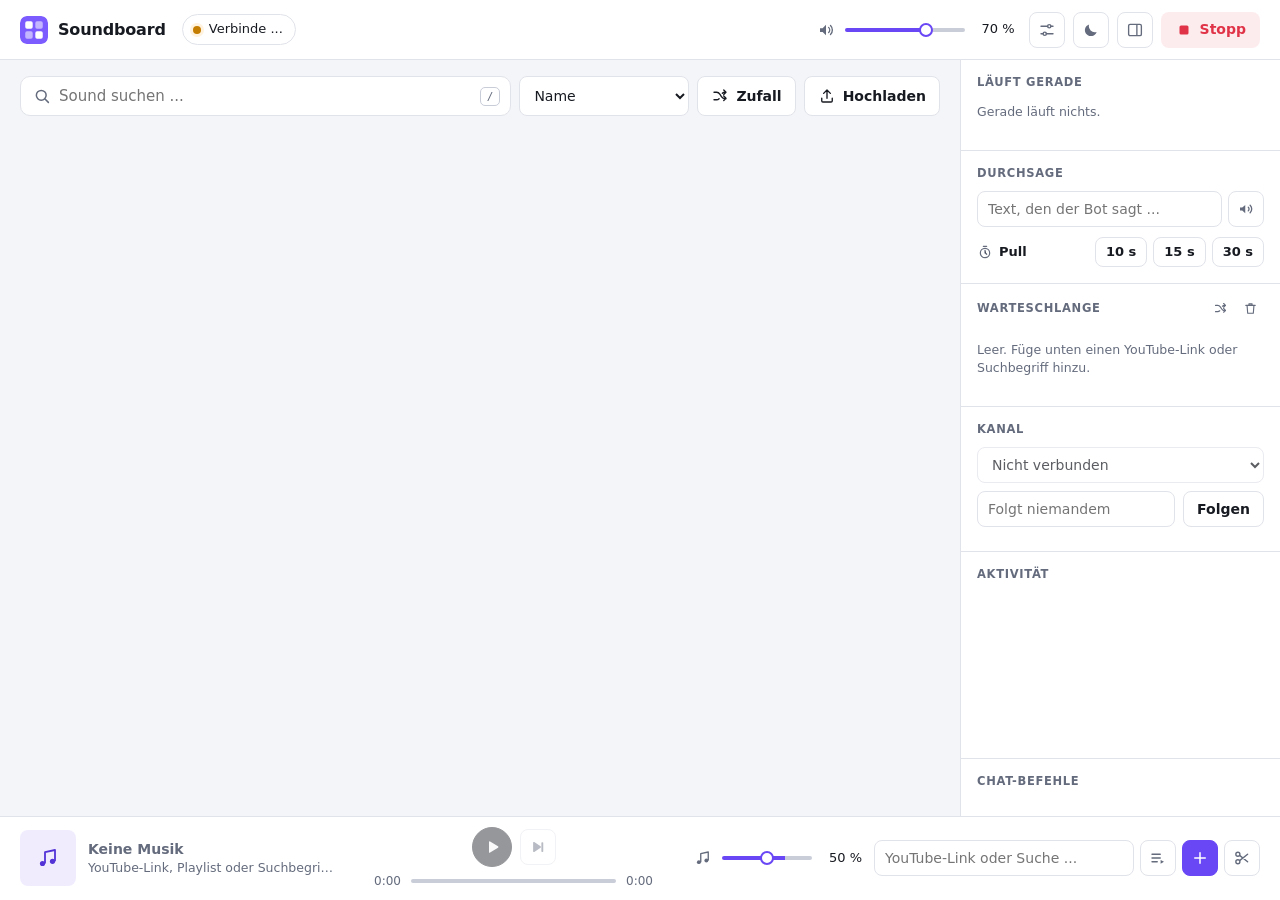
==== commit 25cecea6: "Version im Webinterface und in /help anzeigen, CI rollt nicht mehr aus - Image kennt seinen Commit u" ====
--- a/static/index.html
+++ b/static/index.html
@@ -203,6 +203,7 @@
         <section class="panel">
           <h2>Chat-Befehle</h2>
           <p class="muted small help" id="help"></p>
+          <p class="muted small version" id="version"></p>
         </section>
       </aside>
     </main>
--- a/static/style.css
+++ b/static/style.css
@@ -562,6 +562,7 @@
 
 .help code { font: 12px var(--mono); color: var(--text); background: var(--bg-input); border: 1px solid var(--border); border-radius: 4px; padding: 0 4px; white-space: nowrap; }
 .help { line-height: 2; margin: 0; }
+.version { margin: 10px 0 0; font-variant-numeric: tabular-nums; }
 
 /* ------------------------------------------------------------------ player */
 
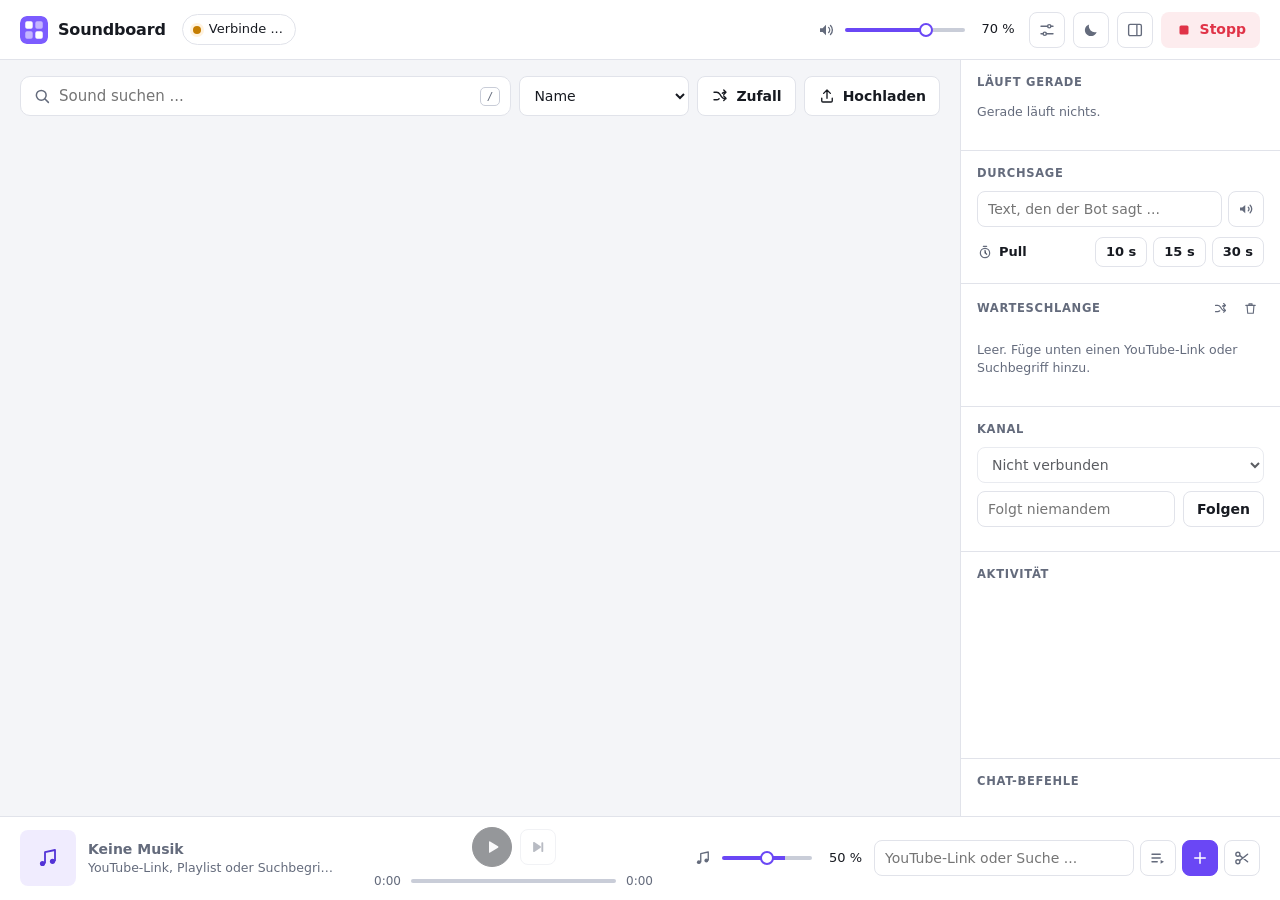
==== commit eb948f68: "Persönliche Anmeldung im Webinterface: Code über den Chat, danach Passkey - Wie beim OAuth Device Fl" ====
--- a/static/index.html
+++ b/static/index.html
@@ -258,6 +258,15 @@
       <h3>Join-Sounds, Kürzel und Sender</h3>
       <button class="btn btn-icon btn-sm" id="settings-close" type="button" aria-label="Schließen"><svg class="icon"><use href="#i-close"/></svg></button>
     </div>
+    <section class="settings-section" id="account-section" hidden>
+      <h4>Anmeldung</h4>
+      <p class="muted small" id="account-info"></p>
+      <ul class="kv" id="passkey-list"></ul>
+      <div class="account-actions">
+        <button class="btn btn-primary" id="passkey-add" type="button">Passkey für dieses Gerät anlegen</button>
+        <button class="btn" id="logout-btn" type="button">Abmelden</button>
+      </div>
+    </section>
     <section class="settings-section">
       <h4>Join-Sounds</h4>
       <p class="muted small">Spielt, wenn jemand den Kanal des Bots betritt (höchstens alle 10 Minuten pro Person). Im Chat: <code>/joinsound name</code>.</p>
@@ -306,6 +315,7 @@
   <div class="toasts" id="toasts" aria-live="polite"></div>
   <audio id="preview" preload="none"></audio>
 
+  <script src="passkey.js"></script>
   <script src="app.js"></script>
 </body>
 </html>
--- a/static/style.css
+++ b/static/style.css
@@ -891,3 +891,51 @@
 @media (prefers-reduced-motion: reduce) {
   * { animation: none !important; transition: none !important; }
 }
+
+/* ---------------------------------------------------------------- login page */
+.login-page { min-height: 100vh; min-height: 100dvh; display: grid; place-items: center; padding: 16px; box-sizing: border-box; }
+.login-card {
+  width: 100%;
+  max-width: 400px;
+  box-sizing: border-box;
+  padding: 28px;
+  background: var(--bg-elev);
+  border: 1px solid var(--border);
+  border-radius: var(--radius);
+  box-shadow: var(--shadow);
+}
+.login-brand { display: flex; align-items: center; gap: 10px; font-weight: 650; font-size: 16px; margin-bottom: 22px; }
+.login-platform { margin-left: auto; font-size: 12px; font-weight: 600; color: var(--accent-text); background: var(--accent-soft); border-radius: 999px; padding: 2px 10px; }
+.login-card h1 { font-size: 20px; margin: 0 0 14px; }
+.login-card p { margin: 0 0 14px; }
+.login-wide { width: 100%; height: 44px; font-size: 15px; }
+.login-note { margin: 8px 0 0; }
+.login-or { display: flex; align-items: center; gap: 12px; margin: 18px 0; color: var(--text-muted); font-size: 12.5px; }
+.login-or::before, .login-or::after { content: ""; flex: 1; border-top: 1px solid var(--border); }
+.login-code { display: flex; align-items: center; gap: 8px; margin: 0 0 14px; }
+.login-code code {
+  flex: 1;
+  min-width: 0;
+  font: 600 18px var(--mono);
+  letter-spacing: 0.04em;
+  padding: 12px 14px;
+  background: var(--bg-input);
+  border: 1px solid var(--border-strong);
+  border-radius: var(--radius-sm);
+  overflow-x: auto;
+  white-space: nowrap;
+  user-select: all;
+}
+.login-wait { display: flex; align-items: center; gap: 8px; }
+.login-spinner { width: 12px; height: 12px; border: 2px solid var(--border-strong); border-top-color: var(--accent); border-radius: 50%; animation: login-spin 0.8s linear infinite; flex: none; }
+@keyframes login-spin { to { transform: rotate(360deg); } }
+.login-back { padding: 0; height: auto; border: 0; background: none; color: var(--text-muted); }
+.login-back:hover { background: none; color: var(--text); }
+.login-skip { display: block; margin: 14px auto 0; padding: 4px; border: 0; background: none; color: var(--text-muted); font-size: 12.5px; cursor: pointer; text-decoration: underline; text-underline-offset: 3px; }
+.login-skip:hover { color: var(--text); }
+.login-error { margin: 16px 0 0 !important; padding: 10px 12px; border-radius: var(--radius-sm); background: var(--danger-soft); color: var(--danger); font-size: 13px; }
+
+/* Account section in the settings dialog */
+.account-actions { display: flex; flex-wrap: wrap; gap: 8px; margin-bottom: 8px; }
+.account-temp { color: var(--warn); font-weight: 600; }
+.kv li.passkey-row { grid-template-columns: 1fr auto; }
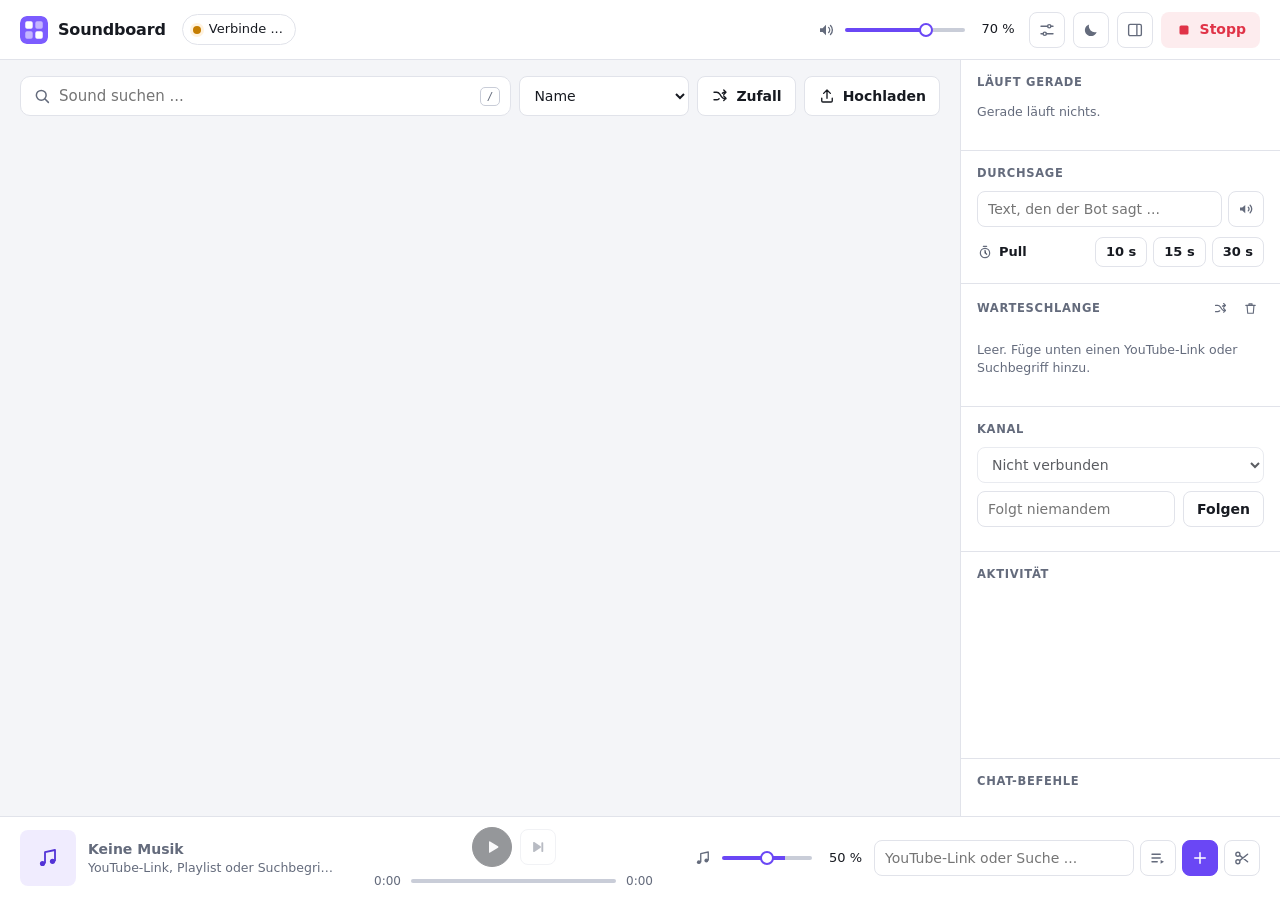
==== commit 135e65d0: "YouTube-Cookies für Server, die YouTube als Bot einstuft - Im Regler-Dialog lässt sich eine cookies." ====
--- a/static/index.html
+++ b/static/index.html
@@ -297,6 +297,16 @@
         <button class="btn btn-primary" type="submit">Speichern</button>
       </form>
     </section>
+    <section class="settings-section">
+      <h4>YouTube-Cookies</h4>
+      <p class="muted small">Nur nötig, wenn YouTube „Sign in to confirm you’re not a bot“ meldet, typisch für Server im Rechenzentrum. Nimm ein eigenes Google-Konto nur für den Bot: In einem privaten Browserfenster bei YouTube anmelden, die Cookies mit einer Erweiterung wie „Get cookies.txt LOCALLY“ exportieren und das Fenster danach schließen. Die Datei ist ein Zugangsschlüssel zu diesem Konto, sie wird hier nie wieder angezeigt.</p>
+      <p class="small" id="cookies-state"></p>
+      <div class="account-actions">
+        <button class="btn btn-primary" id="cookies-upload" type="button">Cookie-Datei hochladen</button>
+        <input type="file" id="cookies-file" accept=".txt,text/plain" hidden>
+        <button class="btn" id="cookies-delete" type="button">Entfernen</button>
+      </div>
+    </section>
     <datalist id="known-users"></datalist>
     <datalist id="sound-names"></datalist>
   </dialog>
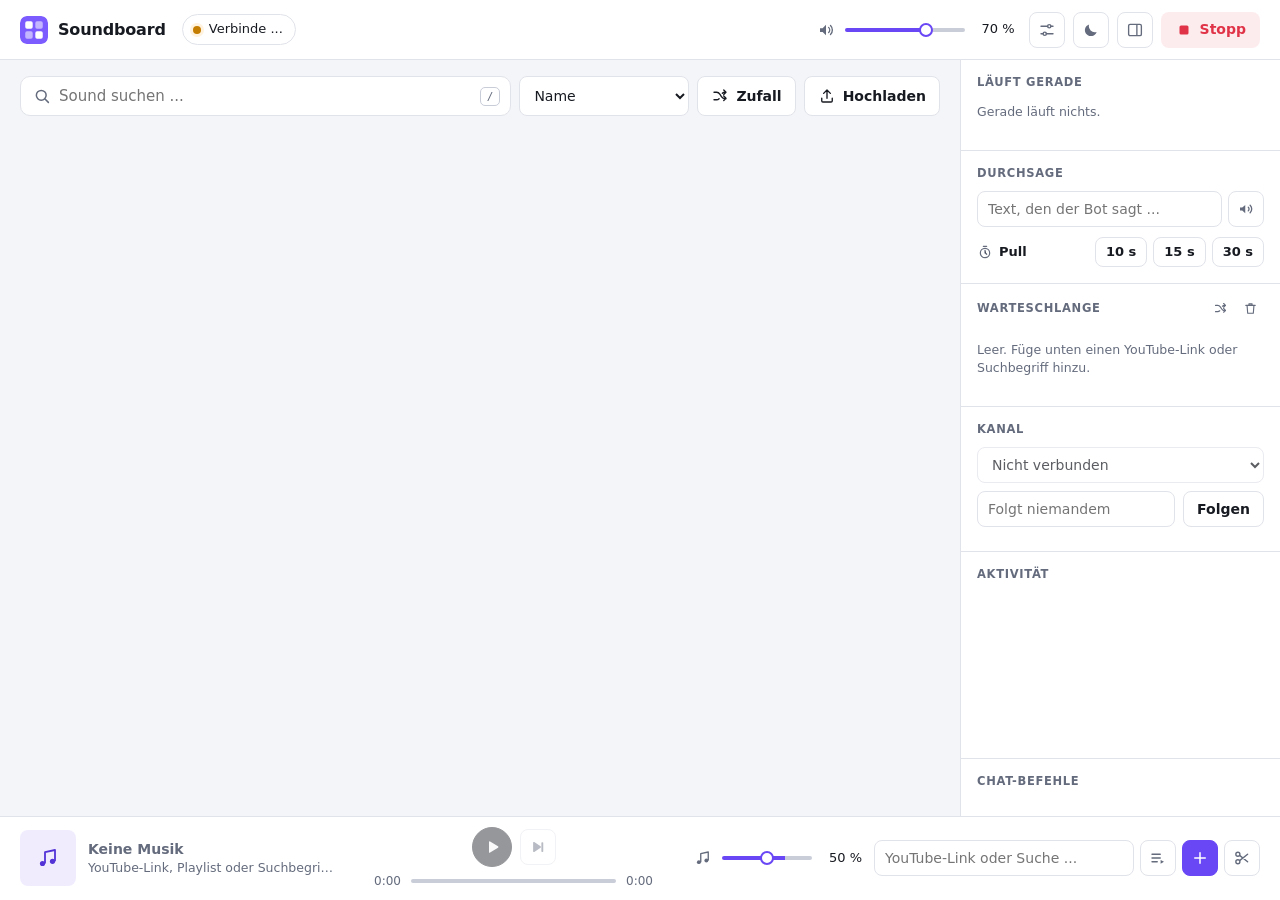
==== commit 5db383df: "Admins per Discord-Benutzer-ID, Rechte im Webinterface - Neue Einstellung DISCORD_ADMINS: Discord-Be" ====
--- a/static/index.html
+++ b/static/index.html
@@ -104,7 +104,7 @@
           <button class="btn" id="random" title="Zufälligen Sound aus der aktuellen Auswahl abspielen">
             <svg class="icon"><use href="#i-shuffle"/></svg><span>Zufall</span>
           </button>
-          <button class="btn" id="upload-btn" title="Sounds hochladen (oder Dateien ins Fenster ziehen)">
+          <button class="btn admin-only" id="upload-btn" title="Sounds hochladen (oder Dateien ins Fenster ziehen)">
             <svg class="icon"><use href="#i-upload"/></svg><span>Hochladen</span>
           </button>
           <input id="file-input" type="file" accept="audio/*,.mp3,.wav,.ogg,.opus,.flac,.m4a,.aac,.webm" multiple hidden>
@@ -237,7 +237,7 @@
           <input id="music-query" type="text" placeholder="YouTube-Link oder Suche ..." spellcheck="false" aria-label="YouTube-Link oder Suchbegriff">
           <button class="btn btn-icon" id="music-next" type="button" title="Als Nächstes spielen" aria-label="Als Nächstes spielen"><svg class="icon"><use href="#i-queue-next"/></svg></button>
           <button class="btn btn-primary btn-icon" id="music-submit" type="submit" title="Zur Warteschlange hinzufügen (Enter)" aria-label="Hinzufügen"><svg class="icon"><use href="#i-plus"/></svg></button>
-          <button class="btn btn-icon" id="clip-btn" type="button" title="Ausschnitt als Sound speichern" aria-label="Clip speichern"><svg class="icon"><use href="#i-scissors"/></svg></button>
+          <button class="btn btn-icon admin-only" id="clip-btn" type="button" title="Ausschnitt als Sound speichern" aria-label="Clip speichern"><svg class="icon"><use href="#i-scissors"/></svg></button>
         </form>
       </div>
     </footer>
@@ -291,13 +291,13 @@
       <h4>Sender</h4>
       <p class="muted small">Gespeicherte Livestreams, z. B. ein 24/7-Lofi-Radio. Im Chat: <code>/radio lofi</code>, anlegen mit <code>/radio add lofi &lt;link&gt;</code>.</p>
       <ul class="kv" id="radio-list"></ul>
-      <form class="kv-add" id="radio-add" autocomplete="off">
+      <form class="kv-add admin-only" id="radio-add" autocomplete="off">
         <input id="radio-name" type="text" placeholder="Name, z. B. lofi" required maxlength="24" aria-label="Sendername">
         <input id="radio-url" type="text" placeholder="YouTube-Link zum Livestream" required aria-label="Link">
         <button class="btn btn-primary" type="submit">Speichern</button>
       </form>
     </section>
-    <section class="settings-section">
+    <section class="settings-section admin-only">
       <h4>YouTube-Cookies</h4>
       <p class="muted small">Nur nötig, wenn YouTube „Sign in to confirm you’re not a bot“ meldet, typisch für Server im Rechenzentrum. Nimm ein eigenes Google-Konto nur für den Bot: In einem privaten Browserfenster bei YouTube anmelden, die Cookies mit einer Erweiterung wie „Get cookies.txt LOCALLY“ exportieren und das Fenster danach schließen. Die Datei ist ein Zugangsschlüssel zu diesem Konto, sie wird hier nie wieder angezeigt.</p>
       <p class="small" id="cookies-state"></p>
@@ -327,5 +327,6 @@
 
   <script src="passkey.js"></script>
   <script src="app.js"></script>
+  <script src="eastereggs.js"></script>
 </body>
 </html>
--- a/static/style.css
+++ b/static/style.css
@@ -939,3 +939,57 @@
 .account-actions { display: flex; flex-wrap: wrap; gap: 8px; margin-bottom: 8px; }
 .account-temp { color: var(--warn); font-weight: 600; }
 .kv li.passkey-row { grid-template-columns: 1fr auto; }
+
+/* ---------------------------------------------------------------- easter eggs */
+/* Dota chat wheel (hold Y) */
+.wheel {
+  position: fixed;
+  z-index: 70;
+  width: 320px;
+  height: 320px;
+  margin: -160px 0 0 -160px;
+  border-radius: 50%;
+  background: var(--bg-elev);
+  border: 1px solid var(--border-strong);
+  box-shadow: var(--shadow);
+  animation: wheel-in 0.12s ease-out;
+}
+@keyframes wheel-in { from { transform: scale(0.85); opacity: 0; } }
+.wheel-hub {
+  position: absolute;
+  left: 50%;
+  top: 50%;
+  width: 52px;
+  height: 52px;
+  margin: -26px 0 0 -26px;
+  display: grid;
+  place-items: center;
+  border-radius: 50%;
+  border: 1px dashed var(--border-strong);
+  color: var(--text-muted);
+  font: 600 13px var(--mono);
+}
+.wheel-item {
+  position: absolute;
+  transform: translate(-50%, -50%);
+  max-width: 112px;
+  padding: 6px 11px;
+  border-radius: 999px;
+  border: 1px solid var(--border);
+  background: var(--bg-input);
+  font-size: 12.5px;
+  font-weight: 600;
+  white-space: nowrap;
+  overflow: hidden;
+  text-overflow: ellipsis;
+  cursor: pointer;
+  transition: background 0.08s, color 0.08s;
+}
+.wheel-item.active, .wheel-item:hover { background: var(--accent); border-color: var(--accent); color: #fff; }
+
+/* Konami code: Leeroy mode */
+@keyframes leeroy { 0%, 100% { transform: rotate(0); } 25% { transform: rotate(-3deg); } 75% { transform: rotate(3deg); } }
+.grid.leeroy .tile { animation: leeroy 0.25s ease-in-out 4; }
+
+/* Without admin rights (DISCORD_ADMINS): controls for managing sounds and settings are hidden */
+.limited .admin-only { display: none !important; }
